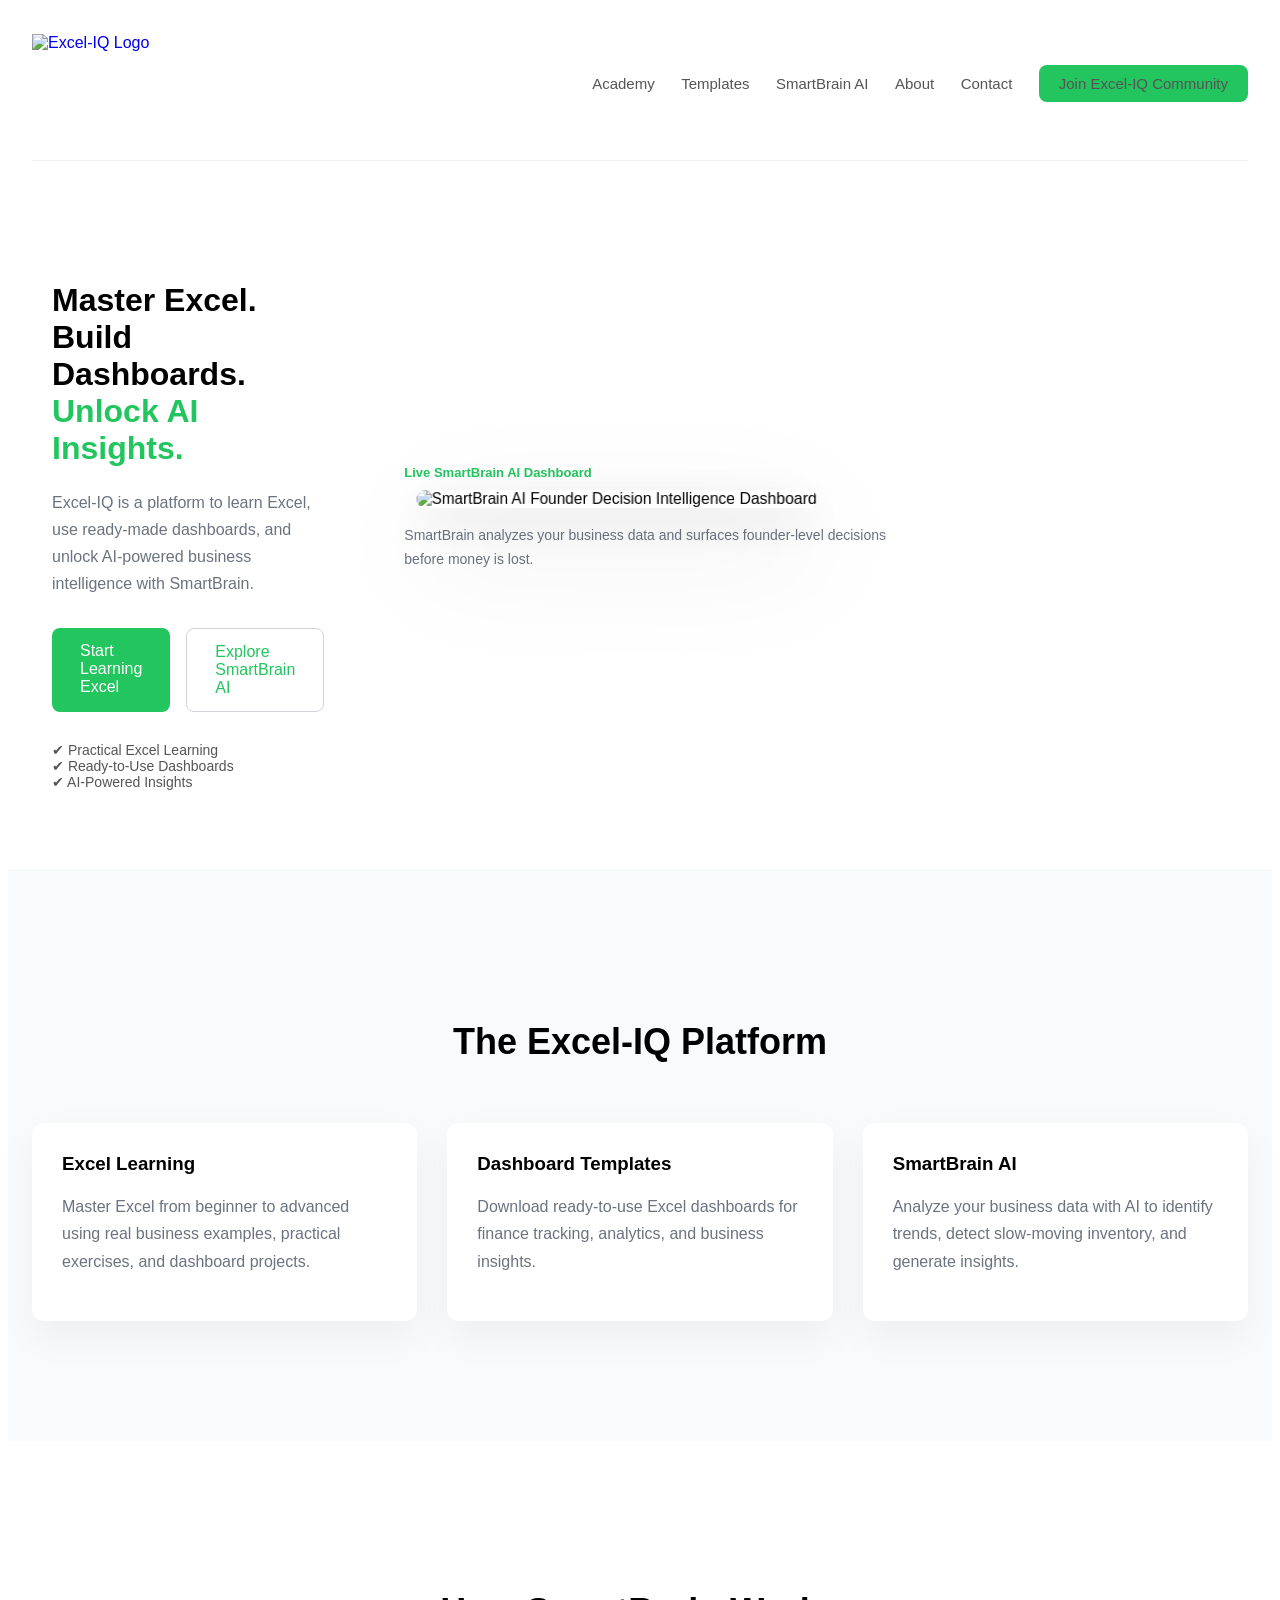
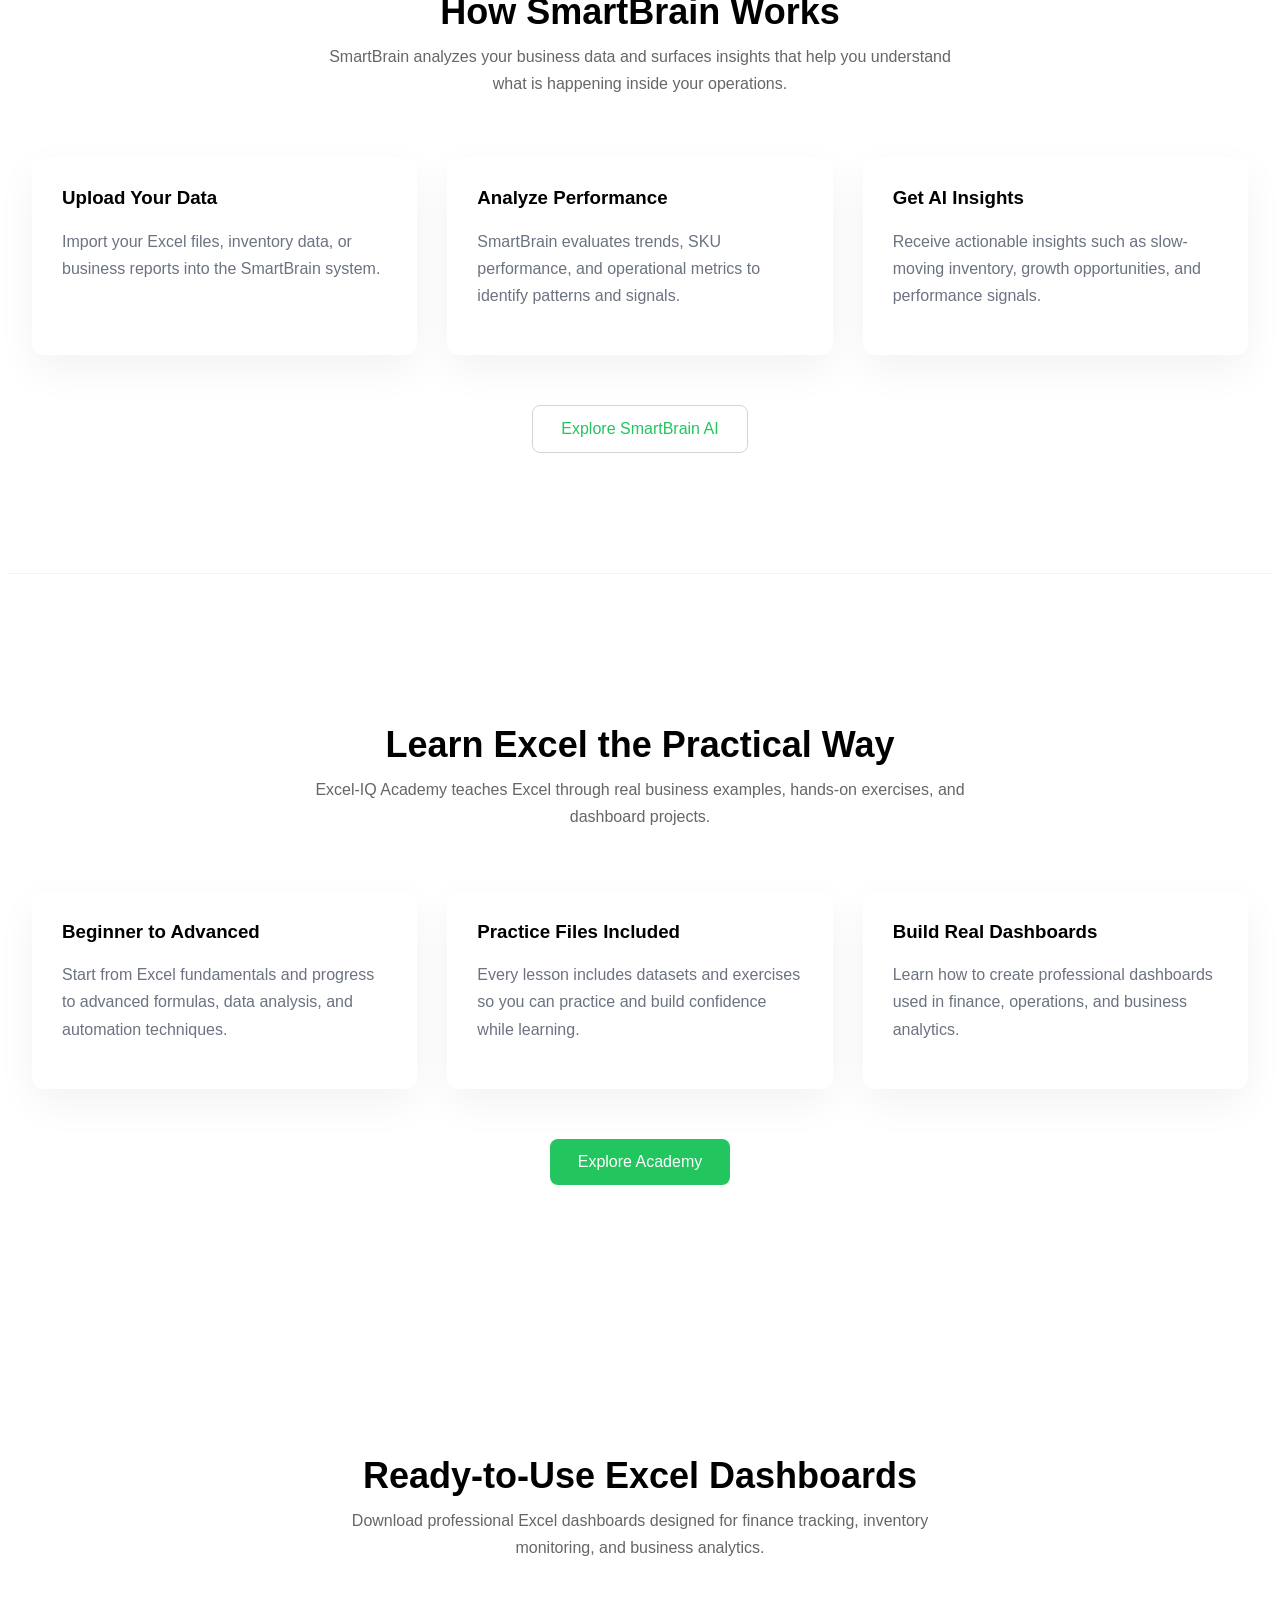
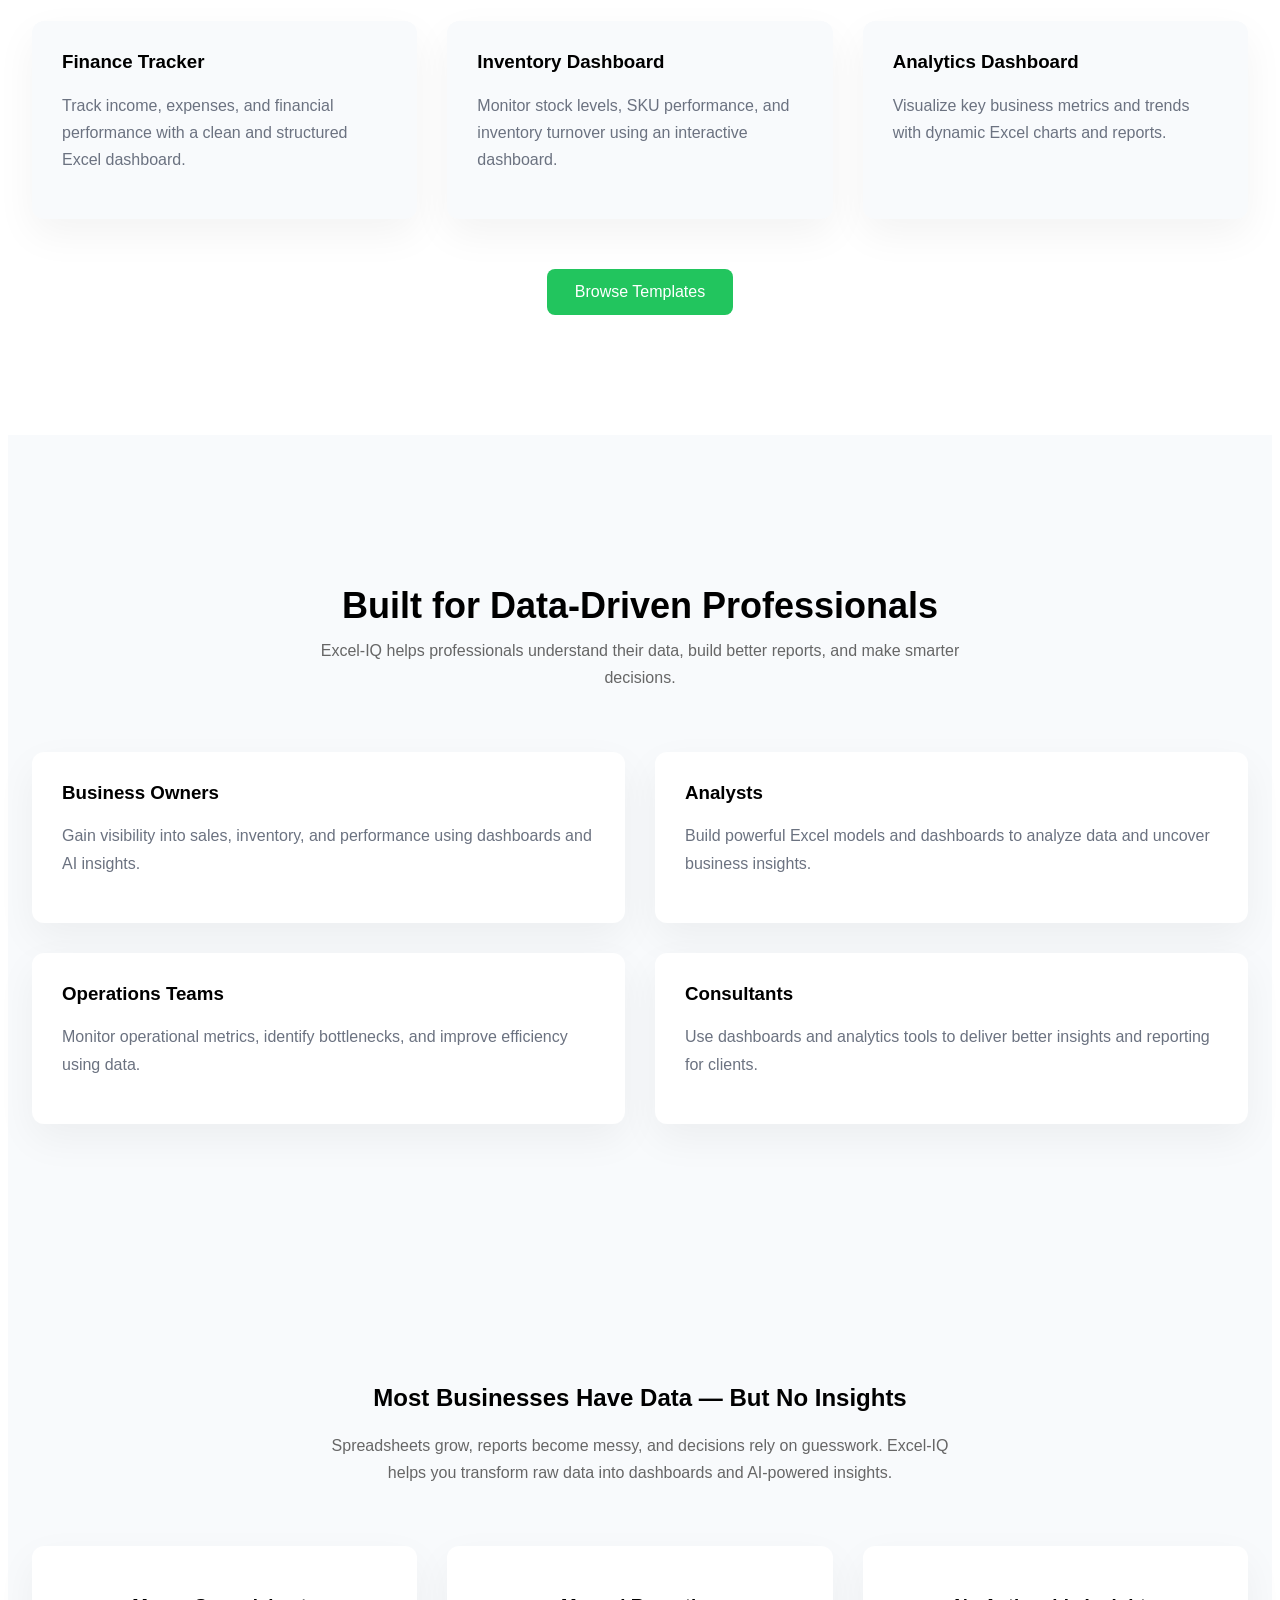
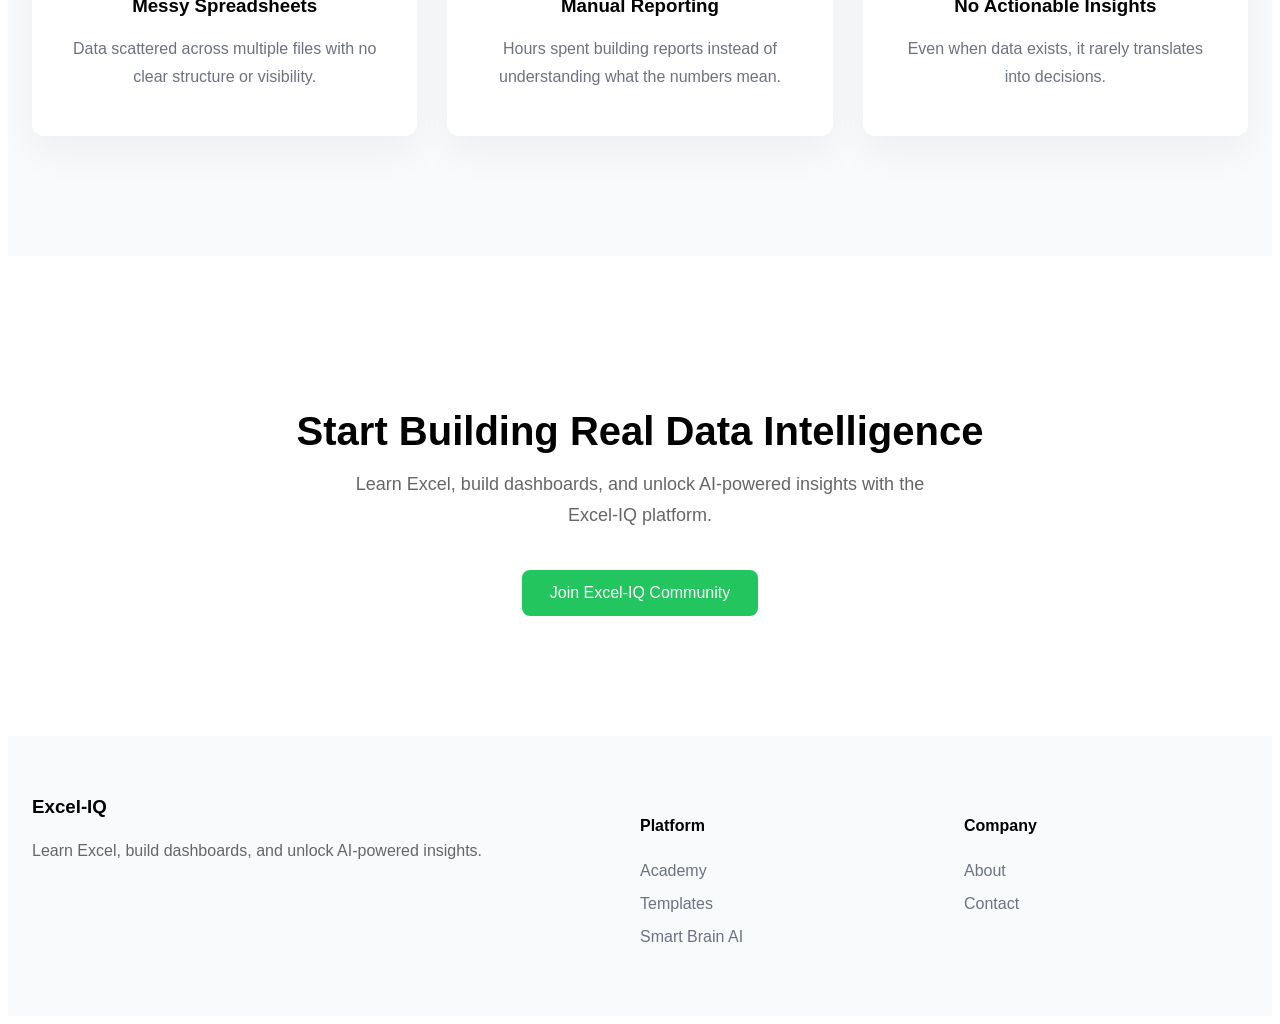
==== index.html @ e550d4b1 "Add files via upload" ====
<!DOCTYPE html>
<html lang="en">
<head>
<link rel="icon" type="image/png" href="images/logo.png">
<meta charset="UTF-8">
<title>Excel-IQ | Learn Excel, Build Dashboards, Unlock AI Insights</title>
<meta name="viewport" content="width=device-width, initial-scale=1">

<link rel="stylesheet" href="styles.css">
</head>


<body>


<div class="container">


<div class="nav">

<a href="/" class="logo">
<img src="images/logo.png" alt="Excel-IQ Logo">
</a>

<div class="menu">
<a href="academy.html">Academy</a>
<a href="templates.html">Templates</a>
<a href="smartbrain.html">SmartBrain AI</a>
<a href="about.html">About</a>
<a href="contact.html">Contact</a>
<a class="cta" href="get-started.html">Join Excel-IQ Community</a>
</div>

</div>


<div class="hero">


<div class="hero-content">

<h1>
Master Excel.<br>
Build Dashboards.<br>
<span class="highlight">Unlock AI Insights.</span>
</h1>

<p>
Excel-IQ is a platform to learn Excel, use ready-made dashboards,
and unlock AI-powered business intelligence with SmartBrain.
</p>

<div class="buttons">

<a class="primary" href="academy.html">Start Learning Excel</a>

<a class="secondary" href="smartbrain.html">Explore SmartBrain AI</a>

</div>
<div class="badges">

✔ Practical Excel Learning  
<br>
✔ Ready-to-Use Dashboards  
<br>
✔ AI-Powered Insights

</div>

</div>


<div class="hero-visual">

<div class="product-label">
Live SmartBrain AI Dashboard
</div>

<div class="dashboard-wrapper">
<img src="images/smartbrain/smartbrain-landing.png"
class="dashboard-image"
alt="SmartBrain AI Founder Decision Intelligence Dashboard">

</div>
<p class="product-caption">
SmartBrain analyzes your business data and surfaces founder-level decisions before money is lost.
</p>

</div>


</div>

</div>


</div>

</div>


<div class="platform">

<div class="container">

<h2>The Excel-IQ Platform</h2>

<div class="features">

<div class="feature">

<h3>Excel Learning</h3>

<p>
Master Excel from beginner to advanced using real business examples,
practical exercises, and dashboard projects.
</p>

</div>

<div class="feature">

<h3>Dashboard Templates</h3>

<p>
Download ready-to-use Excel dashboards for finance tracking,
analytics, and business insights.
</p>

</div>

<div class="feature">

<h3>SmartBrain AI</h3>

<p>
Analyze your business data with AI to identify trends,
detect slow-moving inventory, and generate insights.
</p>

</div>

</div>

</div>

</div>

<section class="smartbrain">

<div class="container">

<h2>How SmartBrain Works</h2>

<p class="section-sub">
SmartBrain analyzes your business data and surfaces insights that help you
understand what is happening inside your operations.
</p>

<div class="workflow">

<div class="step">

<h3>Upload Your Data</h3>

<p>
Import your Excel files, inventory data, or business reports into the
SmartBrain system.
</p>

</div>

<div class="step">

<h3>Analyze Performance</h3>

<p>
SmartBrain evaluates trends, SKU performance, and operational metrics to
identify patterns and signals.
</p>

</div>

<div class="step">

<h3>Get AI Insights</h3>

<p>
Receive actionable insights such as slow-moving inventory, growth
opportunities, and performance signals.
</p>

</div>

</div>
<div class="workflow">

</div>

<div class="smartbrain-cta">
<a class="secondary" href="smartbrain.html">Explore SmartBrain AI</a>
</div>


</section>
<section class="academy">

<div class="container">

<h2>Learn Excel the Practical Way</h2>

<p class="section-sub">
Excel-IQ Academy teaches Excel through real business examples,
hands-on exercises, and dashboard projects.
</p>

<div class="academy-grid">

<div class="academy-card">

<h3>Beginner to Advanced</h3>

<p>
Start from Excel fundamentals and progress to advanced
formulas, data analysis, and automation techniques.
</p>

</div>

<div class="academy-card">

<h3>Practice Files Included</h3>

<p>
Every lesson includes datasets and exercises so you can
practice and build confidence while learning.
</p>

</div>

<div class="academy-card">

<h3>Build Real Dashboards</h3>

<p>
Learn how to create professional dashboards used in
finance, operations, and business analytics.
</p>

</div>

</div>

<div class="academy-cta">

<a class="primary" href="academy.html">Explore Academy</a>

</div>

</div>

</section>

<section class="templates">

<div class="container">

<h2>Ready-to-Use Excel Dashboards</h2>

<p class="section-sub">
Download professional Excel dashboards designed for finance tracking,
inventory monitoring, and business analytics.
</p>

<div class="templates-grid">

<div class="template-card">

<h3>Finance Tracker</h3>

<p>
Track income, expenses, and financial performance with a clean
and structured Excel dashboard.
</p>

</div>

<div class="template-card">

<h3>Inventory Dashboard</h3>

<p>
Monitor stock levels, SKU performance, and inventory turnover
using an interactive dashboard.
</p>

</div>

<div class="template-card">

<h3>Analytics Dashboard</h3>

<p>
Visualize key business metrics and trends with dynamic
Excel charts and reports.
</p>

</div>

</div>

<div class="templates-cta">

<a class="primary" href="templates.html">Browse Templates</a>

</div>

</div>

</section>
<section class="trust">

<div class="container">

<h2>Built for Data-Driven Professionals</h2>

<p class="section-sub">
Excel-IQ helps professionals understand their data,
build better reports, and make smarter decisions.
</p>

<div class="trust-grid">

<div class="trust-card">

<h3>Business Owners</h3>

<p>
Gain visibility into sales, inventory, and performance
using dashboards and AI insights.
</p>

</div>

<div class="trust-card">

<h3>Analysts</h3>

<p>
Build powerful Excel models and dashboards to analyze
data and uncover business insights.
</p>

</div>

<div class="trust-card">

<h3>Operations Teams</h3>

<p>
Monitor operational metrics, identify bottlenecks,
and improve efficiency using data.
</p>

</div>

<div class="trust-card">

<h3>Consultants</h3>

<p>
Use dashboards and analytics tools to deliver better
insights and reporting for clients.
</p>

</div>

</div>

</div>

</section>
<section class="why-exceliq">

<div class="container">

<h2>Most Businesses Have Data — But No Insights</h2>

<p class="section-sub">
Spreadsheets grow, reports become messy, and decisions rely on guesswork.
Excel-IQ helps you transform raw data into dashboards and AI-powered insights.
</p>

<div class="problem-grid">

<div class="problem-card">

<h3>Messy Spreadsheets</h3>

<p>
Data scattered across multiple files with no clear structure or visibility.
</p>

</div>

<div class="problem-card">

<h3>Manual Reporting</h3>

<p>
Hours spent building reports instead of understanding what the numbers mean.
</p>

</div>

<div class="problem-card">

<h3>No Actionable Insights</h3>

<p>
Even when data exists, it rarely translates into decisions.
</p>

</div>

</div>

</div>

</section>
<section class="final-cta">

<div class="container">

<h2>Start Building Real Data Intelligence</h2>

<p>
Learn Excel, build dashboards, and unlock AI-powered insights
with the Excel-IQ platform.
</p>

<div class="cta-buttons">

<a class="primary" href="get-started.html">Join Excel-IQ Community</a>

</div>

</div>

</section>
<footer class="footer">

<div class="container footer-grid">

<div>

<h3>Excel-IQ</h3>

<p>
Learn Excel, build dashboards, and unlock AI-powered insights.
</p>

</div>

<div>

<h4>Platform</h4>

<p><a href="academy.html">Academy</a></p>
<p><a href="templates.html">Templates</a></p>
<p><a href="smartbrain.html">Smart Brain AI</a></p>

</div>

<div>

<h4>Company</h4>

<p><a href="about.html">About</a></p>
<p><a href="contact.html">Contact</a></p>

</div>

</div>

</footer>
</body>
</html>
---- styles.css ----
@font-face {
font-family: 'Inter';
src: url('fonts/Inter.ttf') format('truetype');
font-weight: 100 900;
font-style: normal;
}
/* GENERAL */

body{
font-family:'Inter',sans-serif;
-webkit-font-smoothing:antialiased;
-moz-osx-font-smoothing:grayscale;
}

.container{
max-width:1320px;
margin:auto;
padding:0 24px;
}

section{
padding:120px 0;
}

p{
line-height:1.7;
color:#6b7280;
}


/* NAVBAR */

.nav{
display:flex;
justify-content:space-between;
align-items:center;
padding:26px 0;
border-bottom:1px solid #eee;
background:rgba(255,255,255,0.8);
backdrop-filter:blur(8px);
position:sticky;
top:0;
z-index:100;
}

.logo{
display:flex;
align-items:center;
text-decoration:none;
}

.logo img{
height:100px;
}

.menu a{
margin-left:22px;
text-decoration:none;
color:#555;
font-size:15px;
}

.cta{
background:#22C55E;
color:white;
padding:10px 20px;
border-radius:8px;
margin-left:28px;
text-decoration:none;
}

.cta:hover{
background:#16a34a;
}

/* HERO */

.hero{
display:grid;
grid-template-columns: 1fr 1fr;
align-items:center;
gap:80px;
background:#ffffff;

max-width:1200px;
margin:0 auto;
padding:100px 20px 80px;
}

.hero-text{
flex:1;
}

.hero-text h1{
font-size:64px;
line-height:1.05;
letter-spacing:-1px;
font-weight:600;
margin-bottom:24px;
}

.hero-text p{
font-size:20px;
color:#6b7280;
max-width:520px;
margin-bottom:32px;
}

.buttons{
display:flex;
gap:16px;
margin-top:30px;
}

.primary{
background:#22C55E;
color:white;
padding:14px 28px;
border-radius:8px;
text-decoration:none;
font-weight:500;
transition:all 0.25s ease;
display:inline-block;
}

.primary:hover{
transform:translateY(-2px);
box-shadow:0 10px 25px rgba(34,197,94,0.25);
}

.secondary{
background:white;
color:#22C55E;
border:1px solid #d1d5db;
padding:14px 28px;
border-radius:8px;
text-decoration:none;
font-weight:500;
transition:all 0.25s ease;
display:inline-block;
}

.secondary:hover{
background:#f9fafb;
transform:translateY(-2px);
box-shadow:0 10px 25px rgba(0,0,0,0.05);
}

.badges{
margin-top:30px;
font-size:14px;
color:#555;
}

/* HERO VISUAL */

.hero-visual{
display:flex;
flex-direction:column;
align-items:flex-start;
justify-content:center;
width:100%;
}

.gradient{
position:absolute;
width:400px;
height:400px;
background:linear-gradient(135deg,#22C55E,#2563EB);
filter:blur(120px);
opacity:0.25;
top:-60px;
right:-60px;
z-index:-1;
}

.dashboard{
background:#fff;
border-radius:14px;
box-shadow:0 30px 80px rgba(0,0,0,0.1);
padding:28px;
}

/* KPI CARDS */

.kpis{
display:flex;
gap:15px;
margin-bottom:20px;
}

.card{
flex:1;
background:#f8fafc;
padding:15px;
border-radius:10px;
}

.card h4{
margin:0;
font-size:14px;
color:#666;
}

.card p{
font-size:20px;
margin:6px 0 0 0;
}

/* AI PANEL */

.ai{
margin-top:20px;
background:#ecfdf5;
padding:16px;
border-radius:10px;
font-size:14px;
}

/* PLATFORM SECTION */

.platform{
padding:120px 0;
background:#f8fafc;
border-top:1px solid #f1f5f9;
}

.platform h2{
text-align:center;
font-size:36px;
margin-bottom:60px;
}

.features{
display:flex;
gap:30px;
}

.feature{
background:#fff;
padding:30px;
border-radius:12px;
box-shadow:0 15px 40px rgba(0,0,0,0.05);
flex:1;
transition:all 0.25s ease;
}

.feature:hover{
transform:translateY(-6px);
box-shadow:0 25px 60px rgba(0,0,0,0.08);
}

.feature h3{
margin-top:0;
}

.smartbrain-cta{
text-align:center;
margin-top:50px;
}

.smartbrain{
padding:120px 0;
}

.smartbrain h2{
text-align:center;
font-size:36px;
margin-bottom:10px;
}

.section-sub{
text-align:center;
color:#666;
max-width:650px;
margin:auto;
margin-bottom:60px;
}

.workflow{
display:flex;
gap:30px;
}

.step{
flex:1;
background:#fff;
padding:30px;
border-radius:12px;
box-shadow:0 15px 40px rgba(0,0,0,0.05);
transition:all 0.25s ease;
}

.step:hover{
transform:translateY(-6px);
box-shadow:0 25px 60px rgba(0,0,0,0.08);
}

.step h3{
margin-top:0;
}

.academy{
padding:120px 0;
background:#ffffff;
border-top:1px solid #f1f5f9;
}

.academy h2{
text-align:center;
font-size:36px;
margin-bottom:10px;
}

.academy-grid{
display:flex;
gap:30px;
margin-top:50px;
}

.academy-card{
flex:1;
background:white;
padding:30px;
border-radius:12px;
box-shadow:0 15px 40px rgba(0,0,0,0.05);
transition:all 0.25s ease;
}

.academy-card:hover{
transform:translateY(-6px);
box-shadow:0 25px 60px rgba(0,0,0,0.08);
}

.academy-card h3{
margin-top:0;
}

.academy-cta{
text-align:center;
margin-top:50px;
}

.templates{
padding:120px 0;
background:#ffffff;
}

.templates h2{
text-align:center;
font-size:36px;
margin-bottom:10px;
}

.templates-grid{
display:flex;
gap:30px;
margin-top:50px;
}

.template-card{
flex:1;
background:#f8fafc;
padding:30px;
border-radius:12px;
box-shadow:0 15px 40px rgba(0,0,0,0.05);
transition:all 0.25s ease;
}

.template-card:hover{
transform:translateY(-6px);
box-shadow:0 25px 60px rgba(0,0,0,0.08);
}

.template-card h3{
margin-top:0;
}

.templates-cta{
text-align:center;
margin-top:50px;
}


.trust{
padding:120px 0;
background:#f8fafc;
}

.trust h2{
text-align:center;
font-size:36px;
margin-bottom:10px;
}

.trust-grid{
display:grid;
grid-template-columns:repeat(2,1fr);
gap:30px;
margin-top:50px;
}

.trust-card{
background:white;
padding:30px;
border-radius:12px;
box-shadow:0 15px 40px rgba(0,0,0,0.05);
transition:all 0.25s ease;
}

.trust-card:hover{
transform:translateY(-6px);
box-shadow:0 25px 60px rgba(0,0,0,0.08);
}

.trust-card h3{
margin-top:0;
}

.final-cta{
padding:120px 0;
text-align:center;
background:#ffffff;
}

.final-cta h2{
font-size:40px;
margin-bottom:15px;
}

.final-cta p{
color:#666;
max-width:600px;
margin:auto;
margin-bottom:40px;
font-size:18px;
}

.cta-buttons{
display:flex;
justify-content:center;
gap:20px;
}

.footer{
padding:60px 0;
background:#f8fafc;
}

.footer-grid{
display:grid;
grid-template-columns:2fr 1fr 1fr;
gap:40px;
}

.footer h3{
margin-top:0;
}

.footer p{
color:#666;
margin:6px 0;
}

.why-exceliq{
padding:120px 0;
background:#f8fafc;
text-align:center;
}

.problem-grid{
display:flex;
gap:30px;
margin-top:50px;
}

.problem-card{
flex:1;
background:white;
padding:30px;
border-radius:12px;
box-shadow:0 15px 40px rgba(0,0,0,0.05);
transition:all 0.25s ease;
}

.problem-card:hover{
transform:translateY(-6px);
box-shadow:0 25px 60px rgba(0,0,0,0.08);
}

.product-preview{
padding:120px 0;
text-align:center;
background:#ffffff;
}

.preview-image{
margin-top:50px;
}

.preview-image img{
width:100%;
max-width:950px;
border-radius:14px;
box-shadow:0 30px 80px rgba(0,0,0,0.12);
transition:transform 0.3s ease;
}

.preview-image img:hover{
transform:scale(1.02);
}

.page-hero{
padding:120px 0 60px 0;
text-align:center;
background:linear-gradient(180deg,#ffffff,#f8fafc);
}

.about-content,
.contact-content{
padding:80px 0;
max-width:800px;
margin:auto;
}

.highlight{
color:#22C55E;
}

.scroll-indicator{
margin-top:50px;
display:flex;
justify-content:center;
}

.scroll-indicator span{
width:24px;
height:40px;
border:2px solid #d1d5db;
border-radius:20px;
position:relative;
}

.scroll-indicator span::after{
content:"";
width:6px;
height:6px;
background:#9ca3af;
border-radius:50%;
position:absolute;
left:50%;
top:8px;
transform:translateX(-50%);
animation:scroll 1.5s infinite;
}

@keyframes scroll{
0%{opacity:0; transform:translate(-50%,0);}
50%{opacity:1;}
100%{opacity:0; transform:translate(-50%,12px);}
}

.final-cta ul{
list-style: none;
padding: 0;
margin: 25px auto;
max-width: 400px;
}

.final-cta li{
margin: 10px 0;
font-size: 17px;
text-align: left;
}

.download-page{
padding:100px 20px;
text-align:center;
}

.download-page form{
margin-top:30px;
}

.download-page input{
padding:12px;
margin:10px;
width:240px;
border-radius:6px;
border:1px solid #ccc;
font-family:inherit;
}

.download-page button{
margin-top:10px;
}

.success-page{
padding:120px 20px;
text-align:center;
}

.success-page h1{
font-size:40px;
margin-bottom:20px;
}

.success-page p{
color:#666;
max-width:600px;
margin:10px auto 30px auto;
}

.next-steps{
margin-top:50px;
}

.next-steps ul{
list-style:none;
padding:0;
margin:20px 0;
}

.next-steps li{
margin:10px 0;
font-size:16px;
}
.dashboard-image{
width:100%;
border-radius:16px;
box-shadow:0 40px 100px rgba(0,0,0,0.15);
}

.dashboard-wrapper{
transform:perspective(1200px) rotateY(-4deg);
transition:all 0.4s ease;
width:900px
}

.dashboard-wrapper:hover{
transform:perspective(1200px) rotateY(-2deg) translateY(-6px) scale(1.03);
}


.dashboard-image{
width:750px;
max-width:none;
border-radius:18px;
box-shadow:
0 40px 120px rgba(0,0,0,0.18),
0 15px 50px rgba(0,0,0,0.12);
}

.product-label{
font-size:13px;
font-weight:600;
color:#22c55e;
margin-bottom:10px;
}

.product-caption{
margin-top:16px;
font-size:14px;
color:#6b7280;
max-width:520px;
}

.sb-feature{
padding:120px 0;
background:#ffffff;
}

.sb-layout{
display:grid;
grid-template-columns:0.9fr 1.4fr;
gap:80px;
align-items:center;
}

.sb-text h2{
font-size:36px;
margin-bottom:20px;
}

.sb-text p{
font-size:18px;
color:#6b7280;
}

.sb-image img{
width:100%;
max-width:950px;
border-radius:16px;
box-shadow:
0 50px 120px rgba(0,0,0,0.18);
0 20px 60px rgba(0,0,0,0.12);

transition:transform 0.35s ease;
}

.sb-image img:hover{
transform:scale(1.02);
transition:all 0.3s ease;
}

.sb-layout.reverse{
grid-template-columns:1.4fr 0.9fr;
}

.sb-layout.reverse .sb-text{
order:2;
}

.sb-layout.reverse .sb-image{
order:1;
}

.notice{
padding:40px 0;
}

.notice-box{
background:#f8fafc;
border:1px solid #e5e7eb;
border-left:4px solid #22c55e;
padding:20px 24px;
border-radius:8px;
max-width:900px;
margin:auto;
}

.notice-box p{
margin-top:8px;
font-size:15px;
}

.coming-soon{
margin-top:20px;
background:#f8fafc;
border:1px dashed #d1d5db;
padding:14px 20px;
border-radius:8px;
display:inline-block;
font-size:14px;
}

.community-hero{
padding:120px 0 60px 0;
text-align:center;
background:#ffffff;
}

.community-hero h1{
font-size:48px;
margin-bottom:20px;
}

.community-benefits{
padding:80px 0;
background:#f8fafc;
}

.benefit-grid{
display:flex;
gap:30px;
}

.benefit{
background:white;
padding:30px;
border-radius:12px;
box-shadow:0 15px 40px rgba(0,0,0,0.05);
flex:1;
}

.community-join{
padding:100px 0;
text-align:center;
background:#ffffff;
}

.community-join input{
padding:12px;
width:260px;
border-radius:6px;
border:1px solid #d1d5db;
margin-right:10px;
}

.footer a{
text-decoration:none;
color:#6b7280;
}

.footer a:hover{
color:#22C55E;
}

@media (max-width:900px){

.hero{
flex-direction:column;
text-align:center;
}

.workflow{
flex-direction:column;
}

.academy-grid{
flex-direction:column;
}

.templates-grid{
flex-direction:column;
}

.features{
flex-direction:column;
}

}
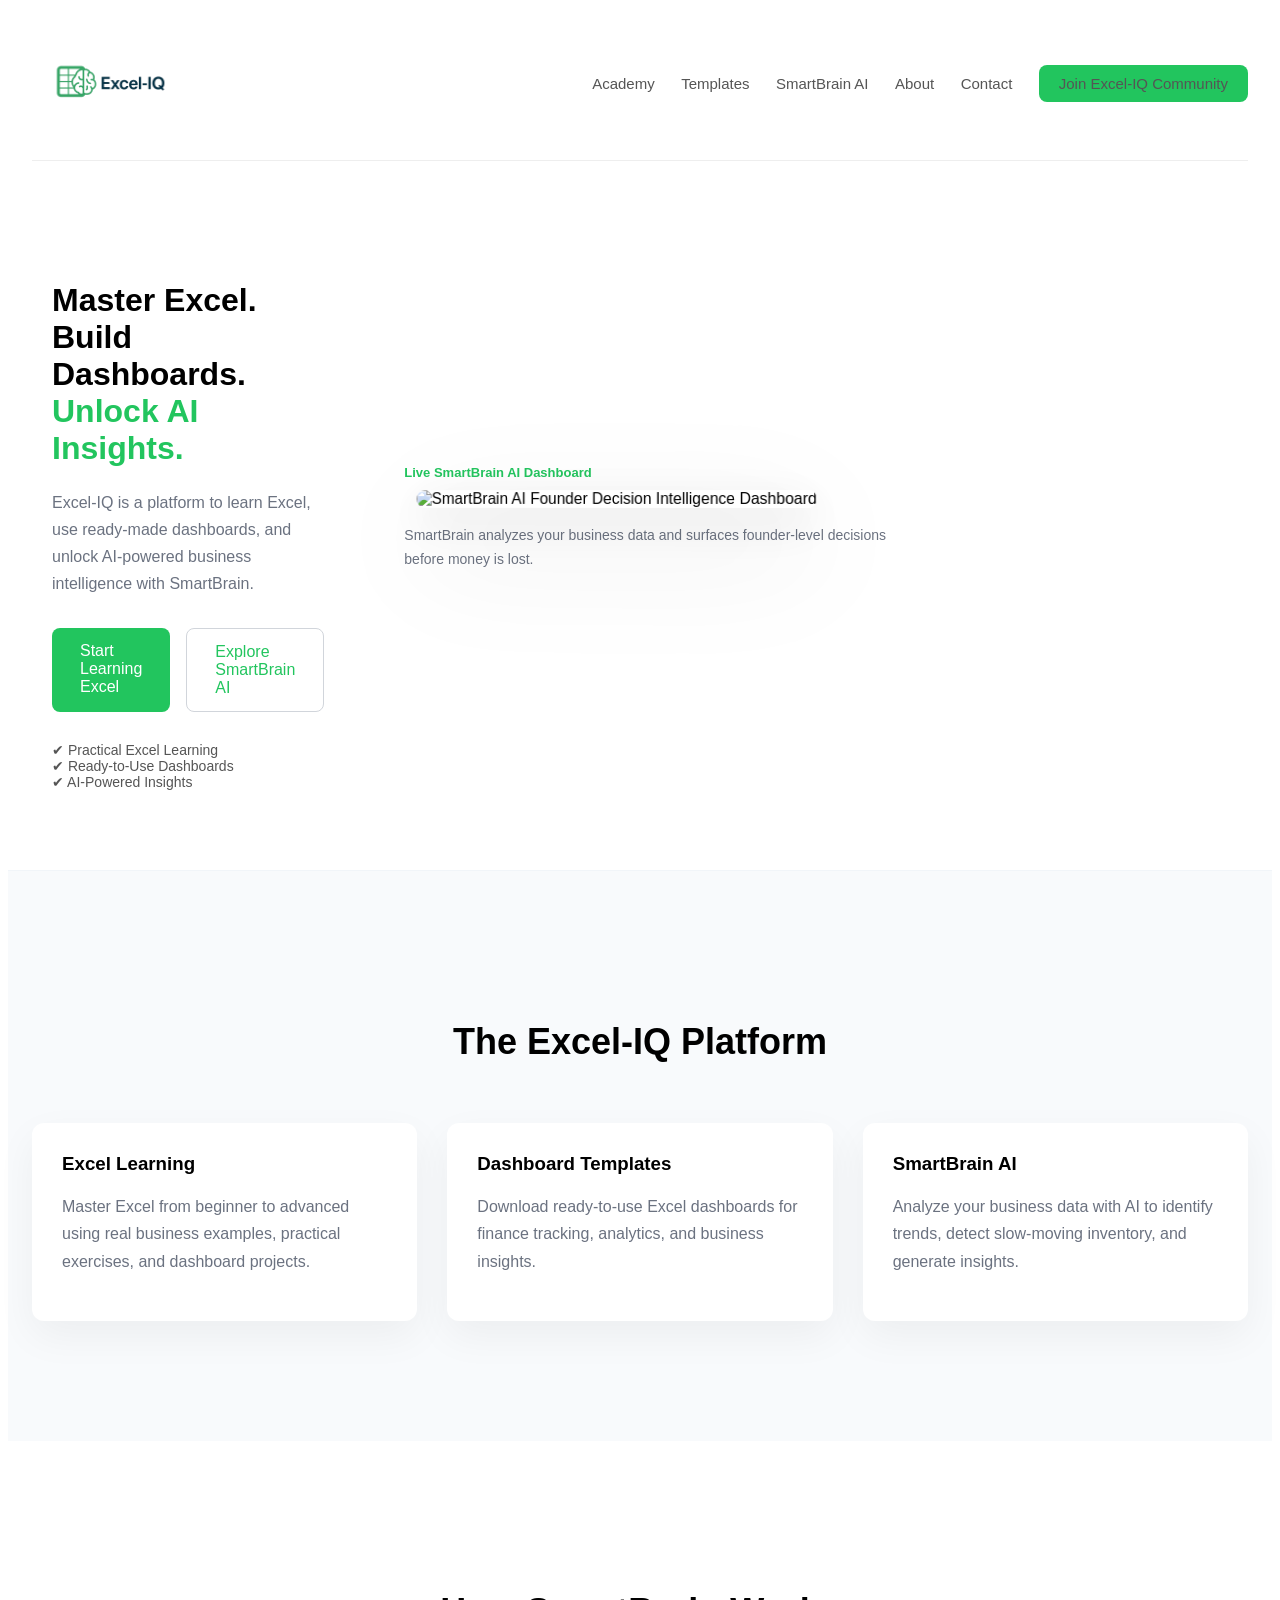
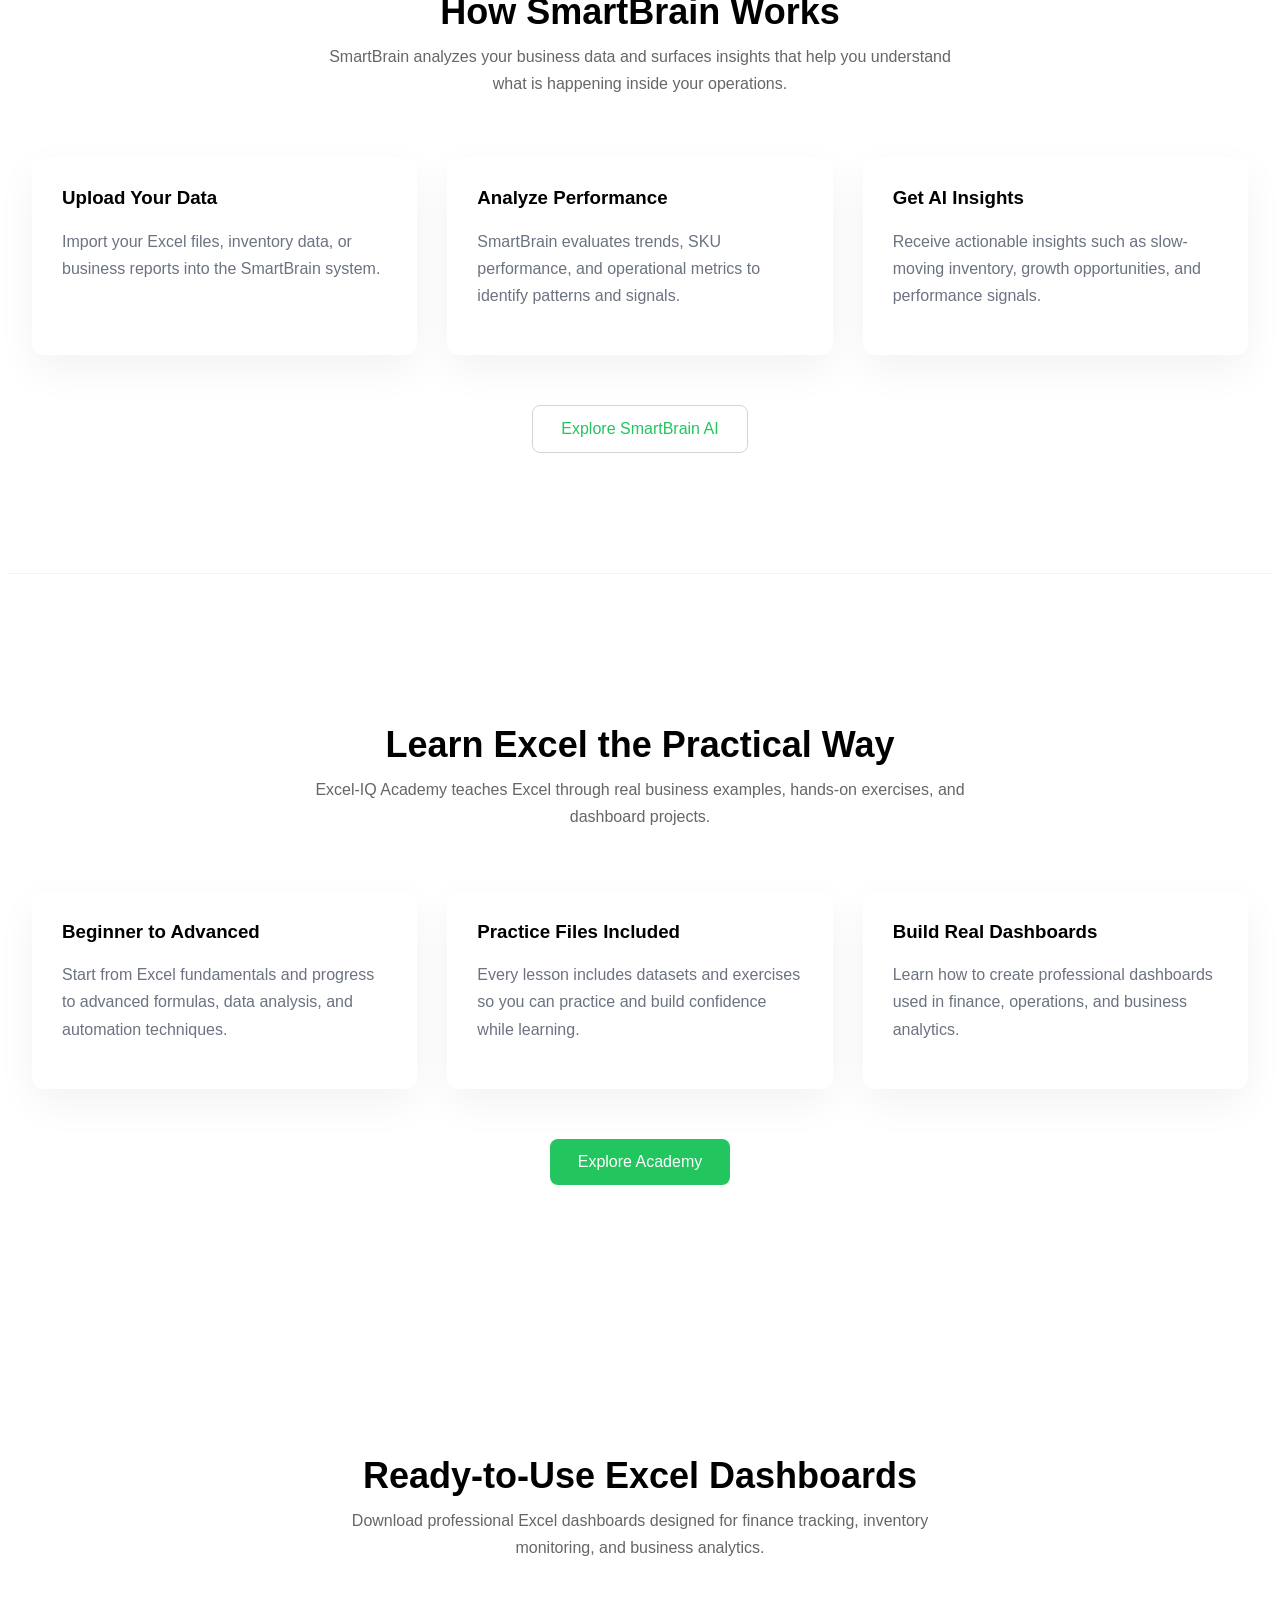
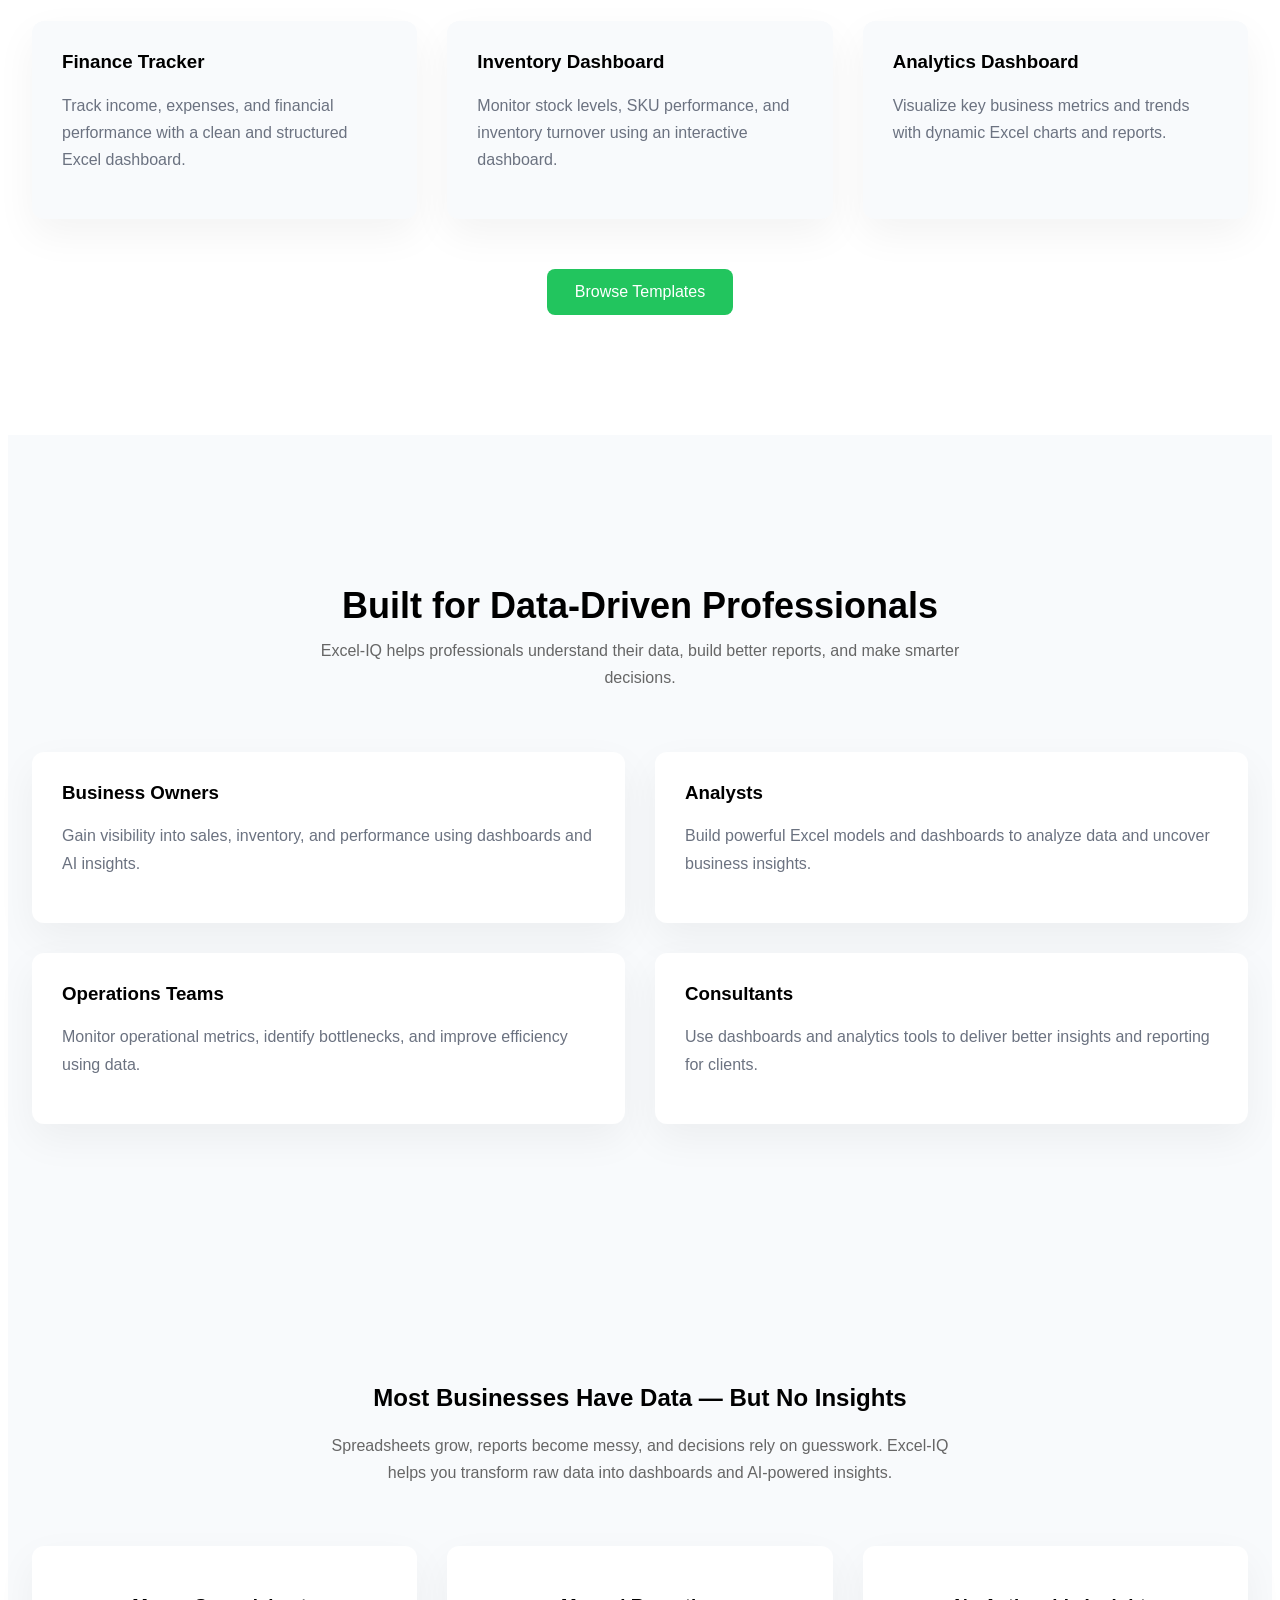
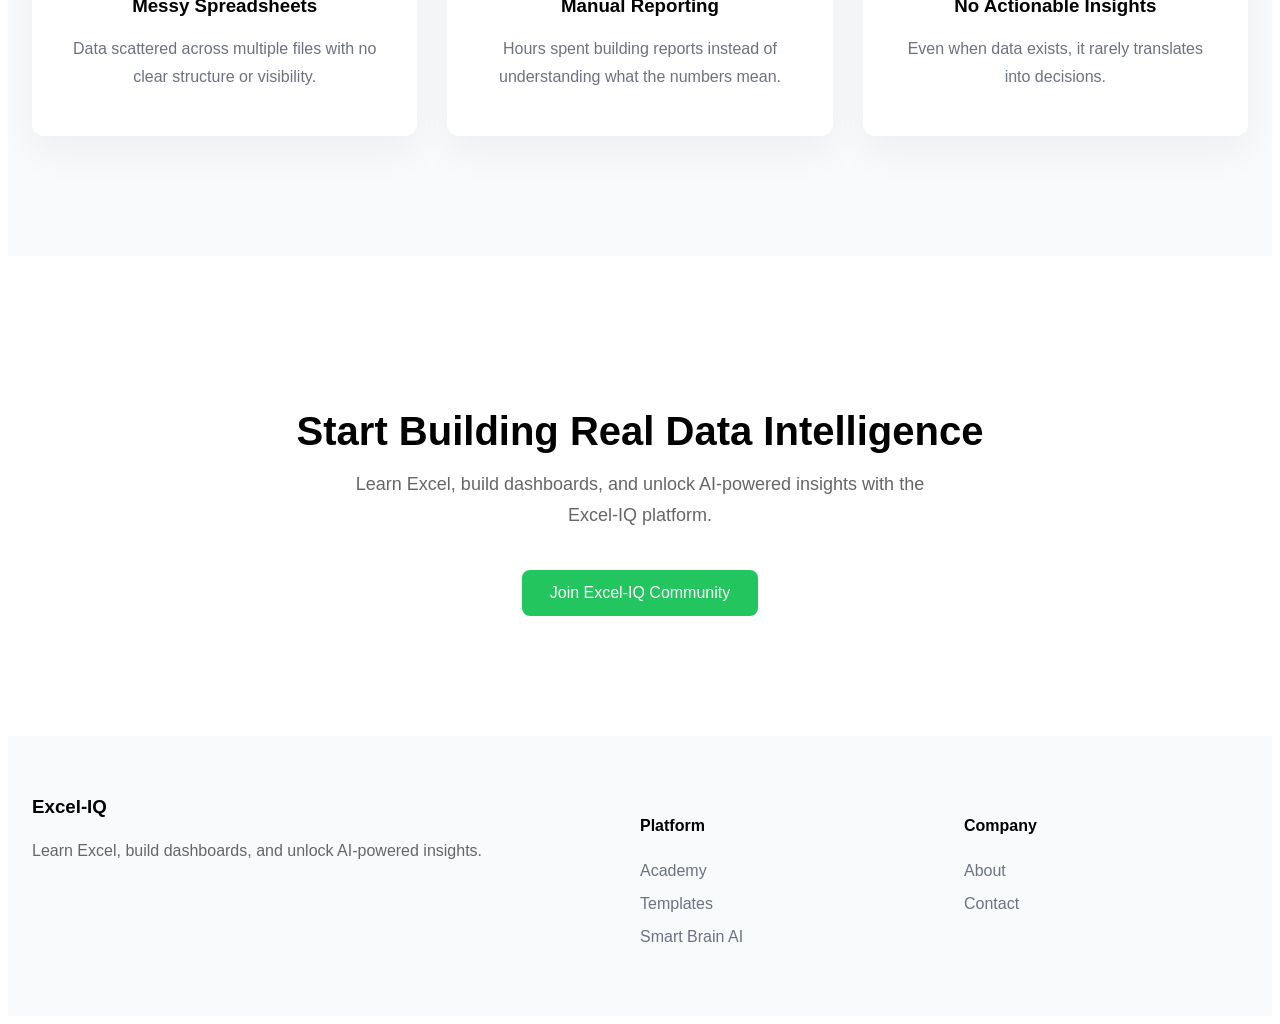
==== commit 3c944b81: "Update index.html" ====
--- a/index.html
+++ b/index.html
@@ -77,7 +77,7 @@
 </div>
 
 <div class="dashboard-wrapper">
-<img src="images/smartbrain/smartbrain-landing.png"
+<img src="/images/smartbrain/smartbrain-landing.png"
 class="dashboard-image"
 alt="SmartBrain AI Founder Decision Intelligence Dashboard">
 
@@ -485,4 +485,4 @@
 
 </footer>
 </body>
-</html>+</html>
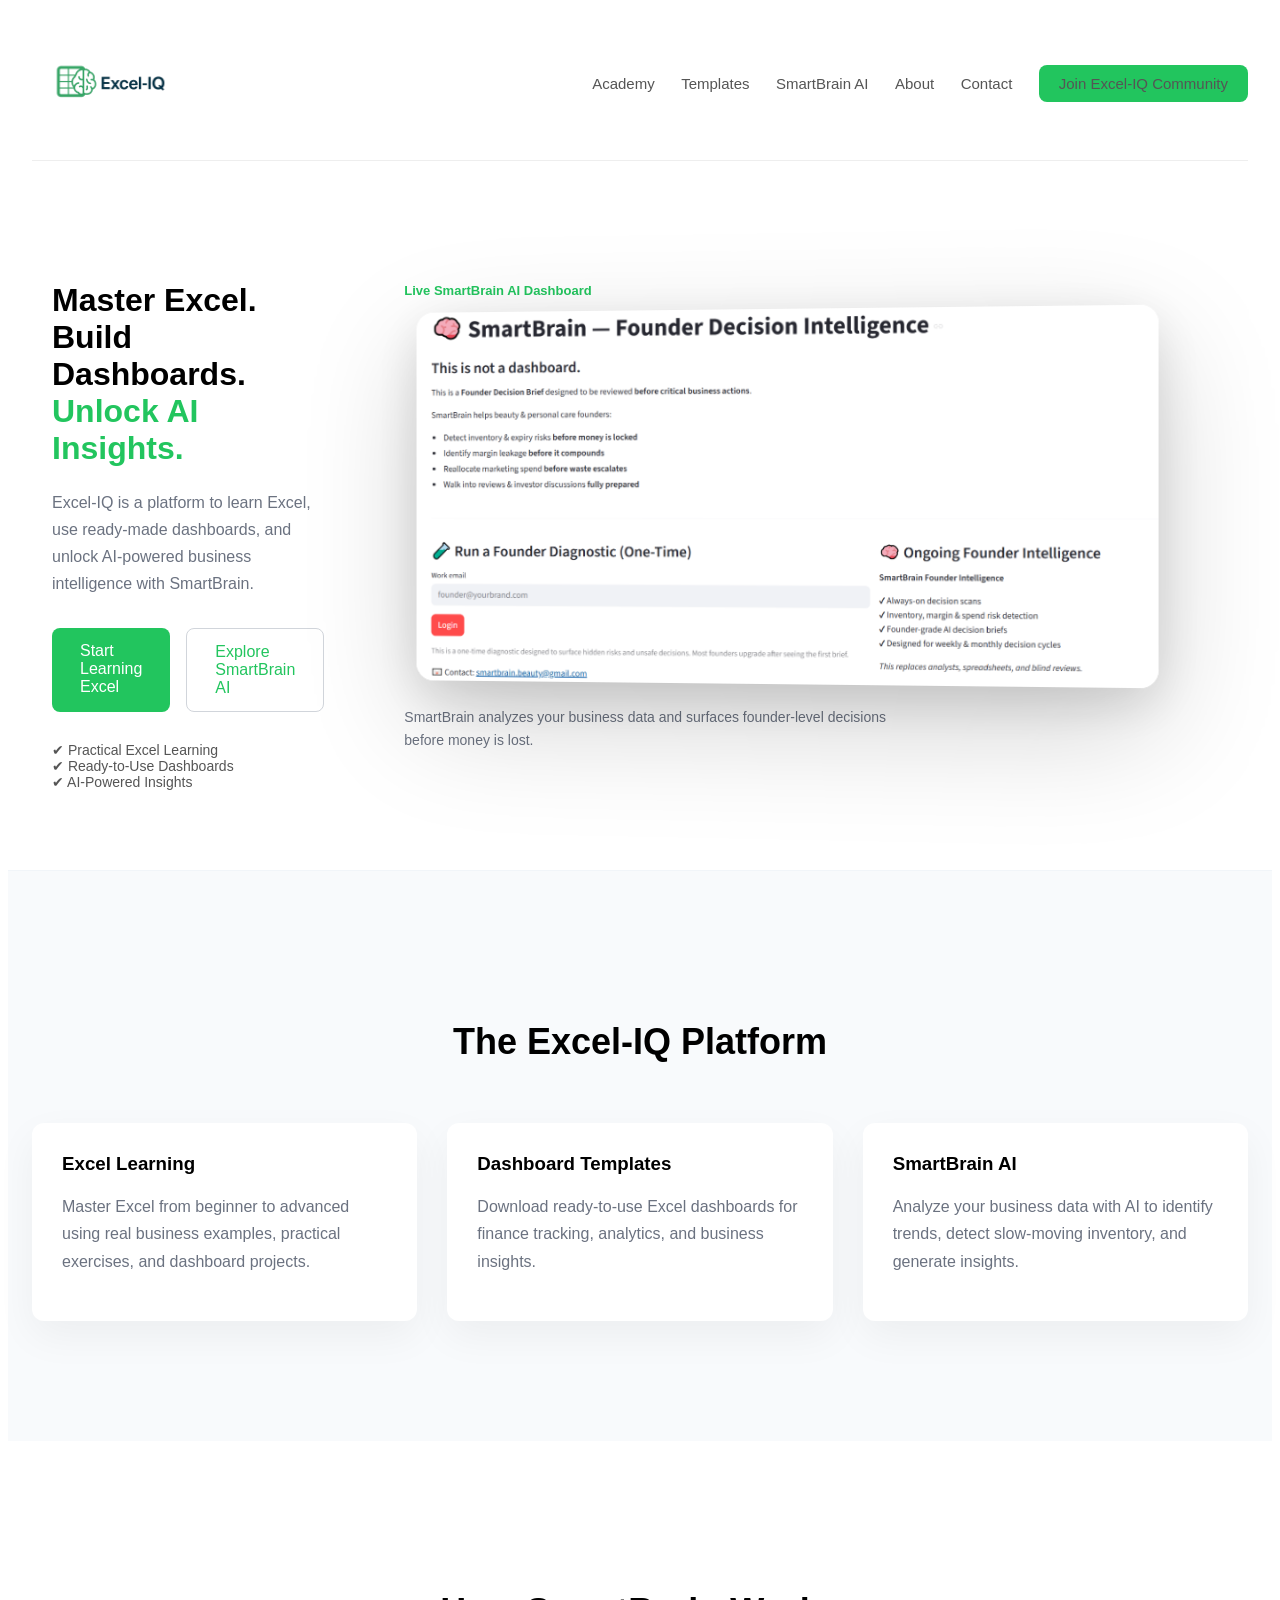
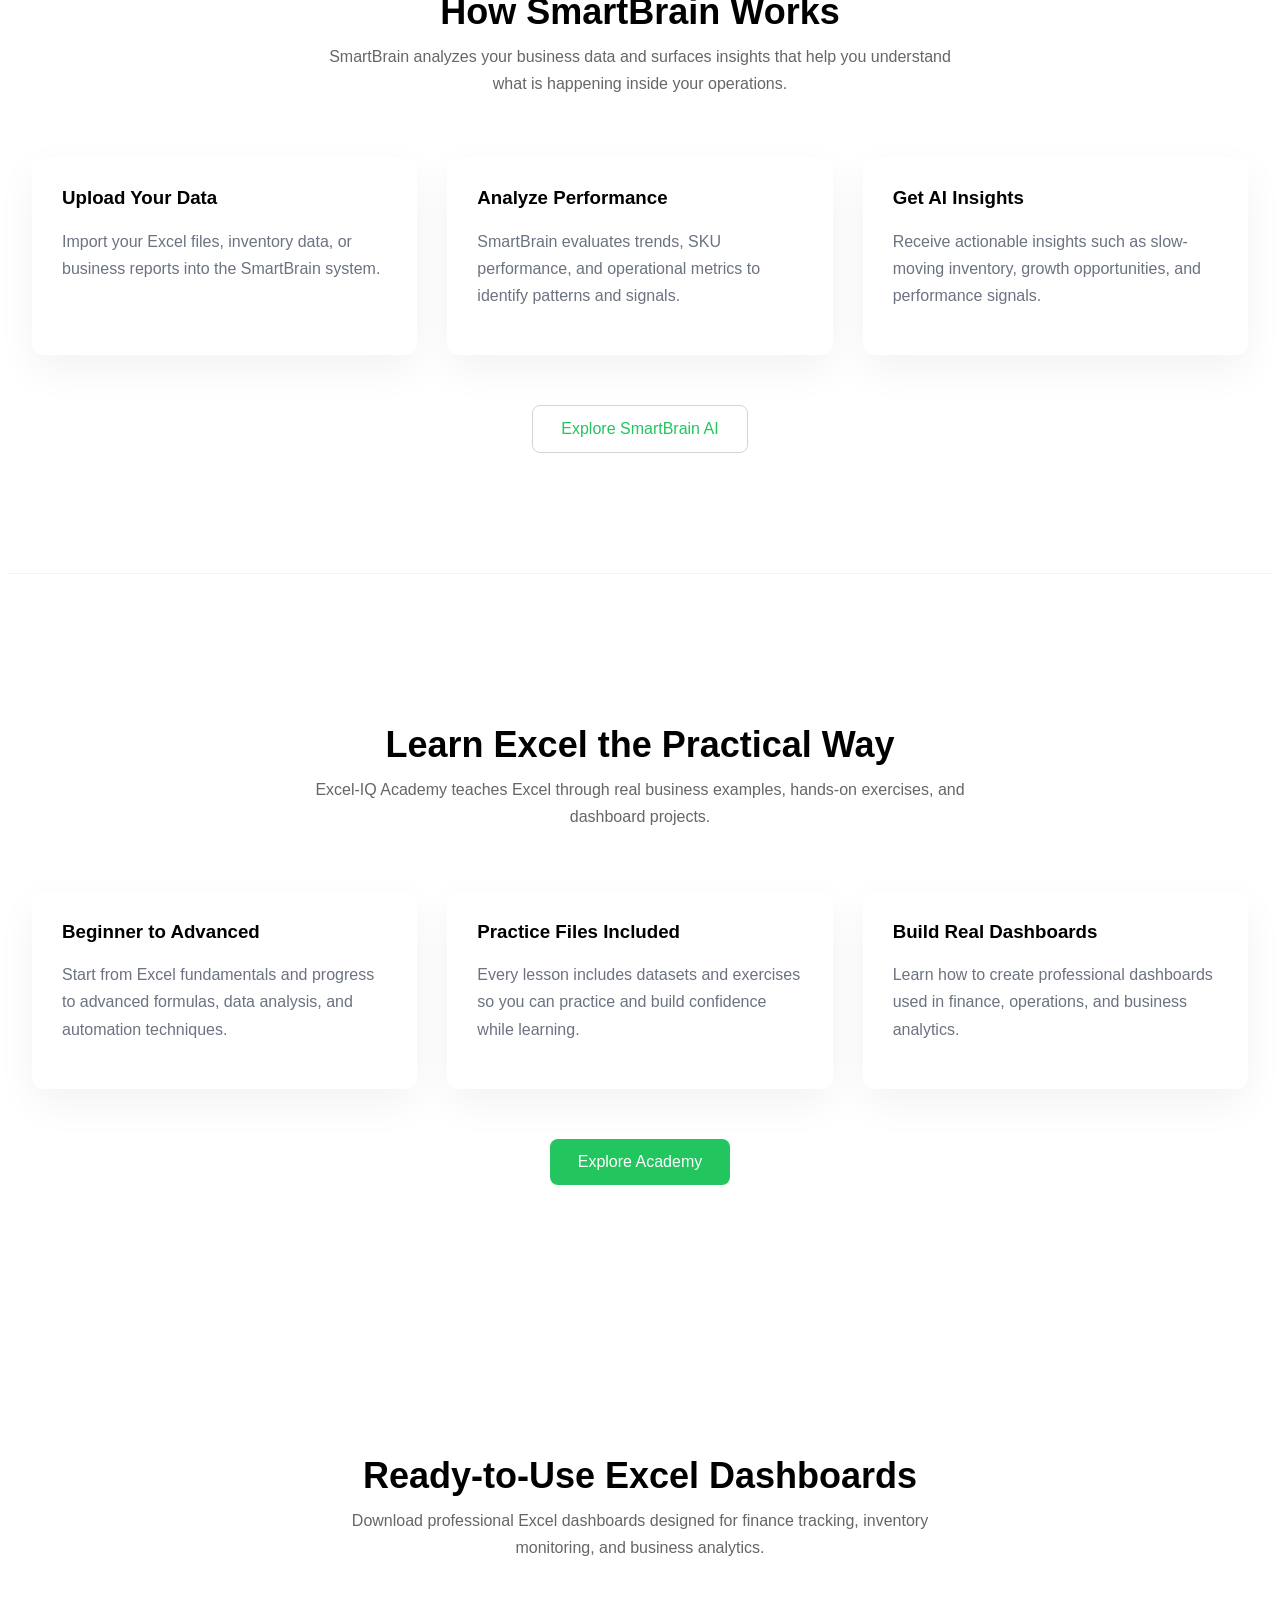
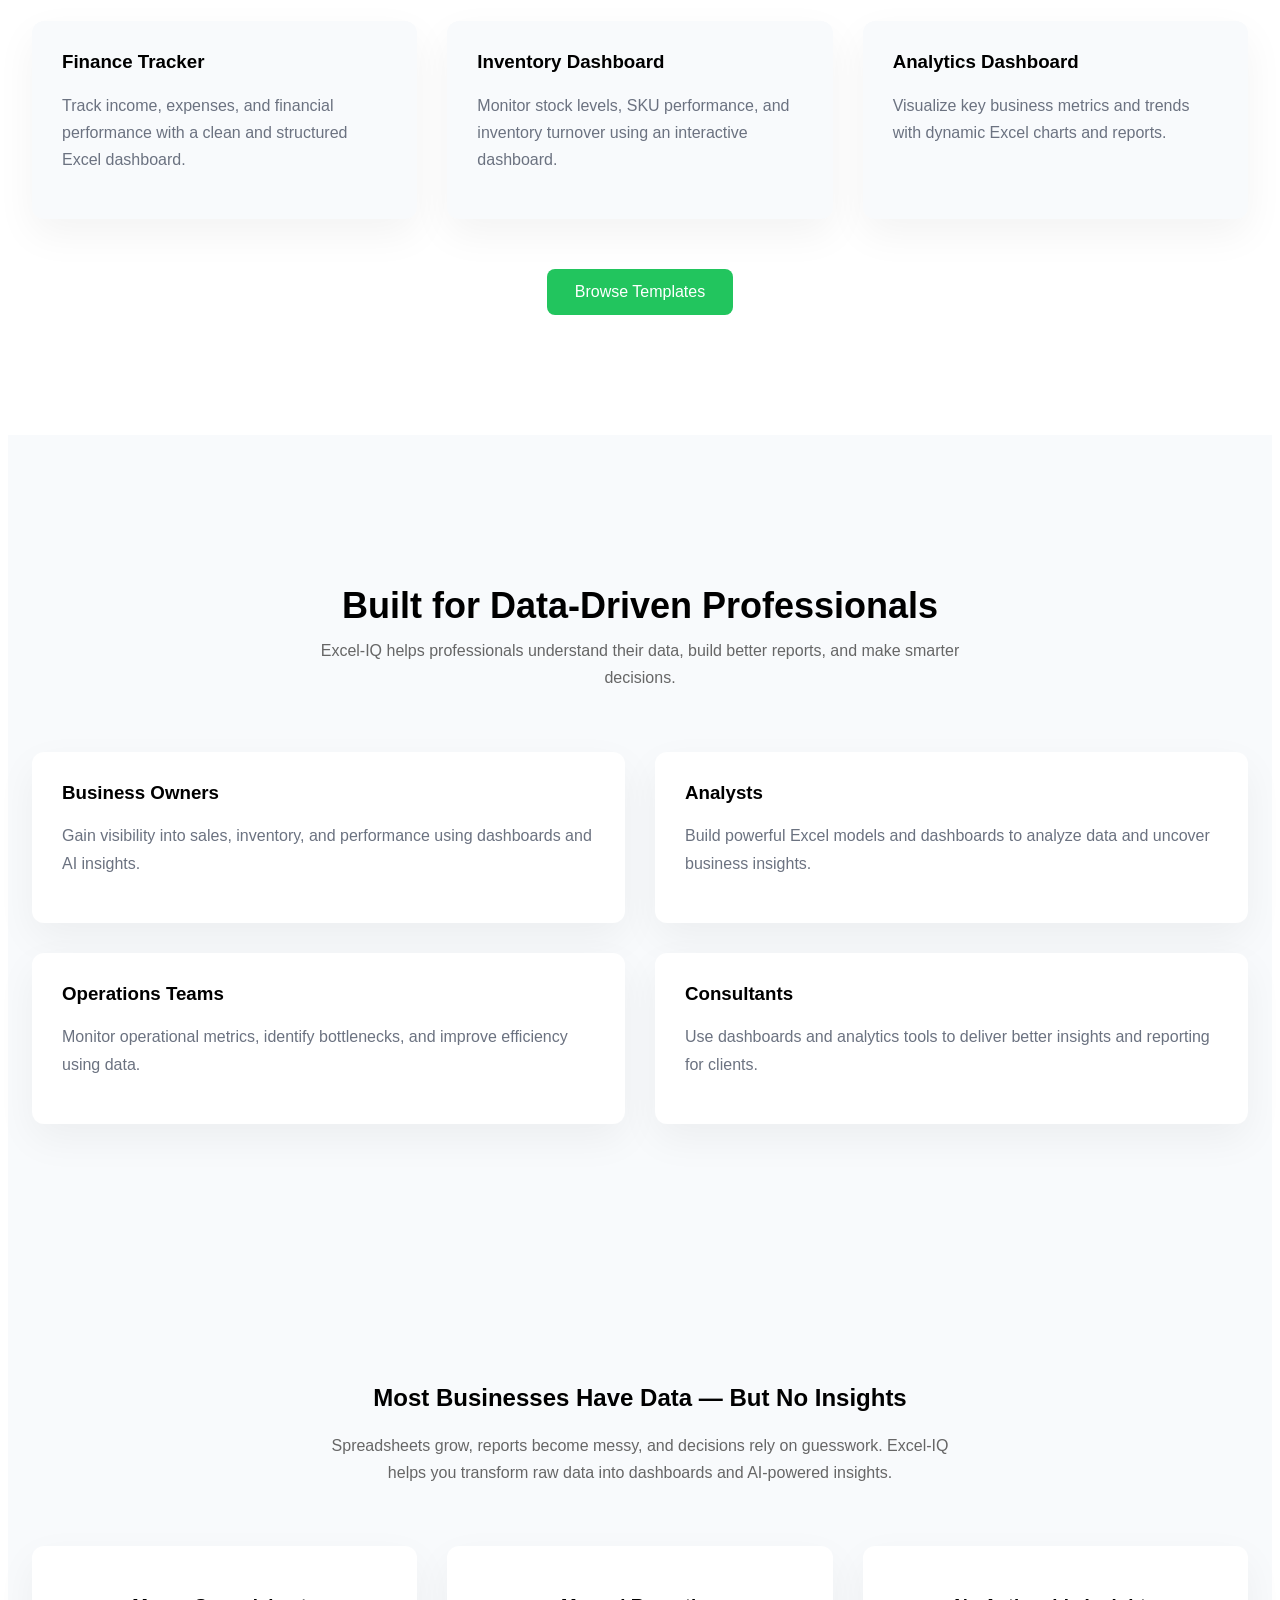
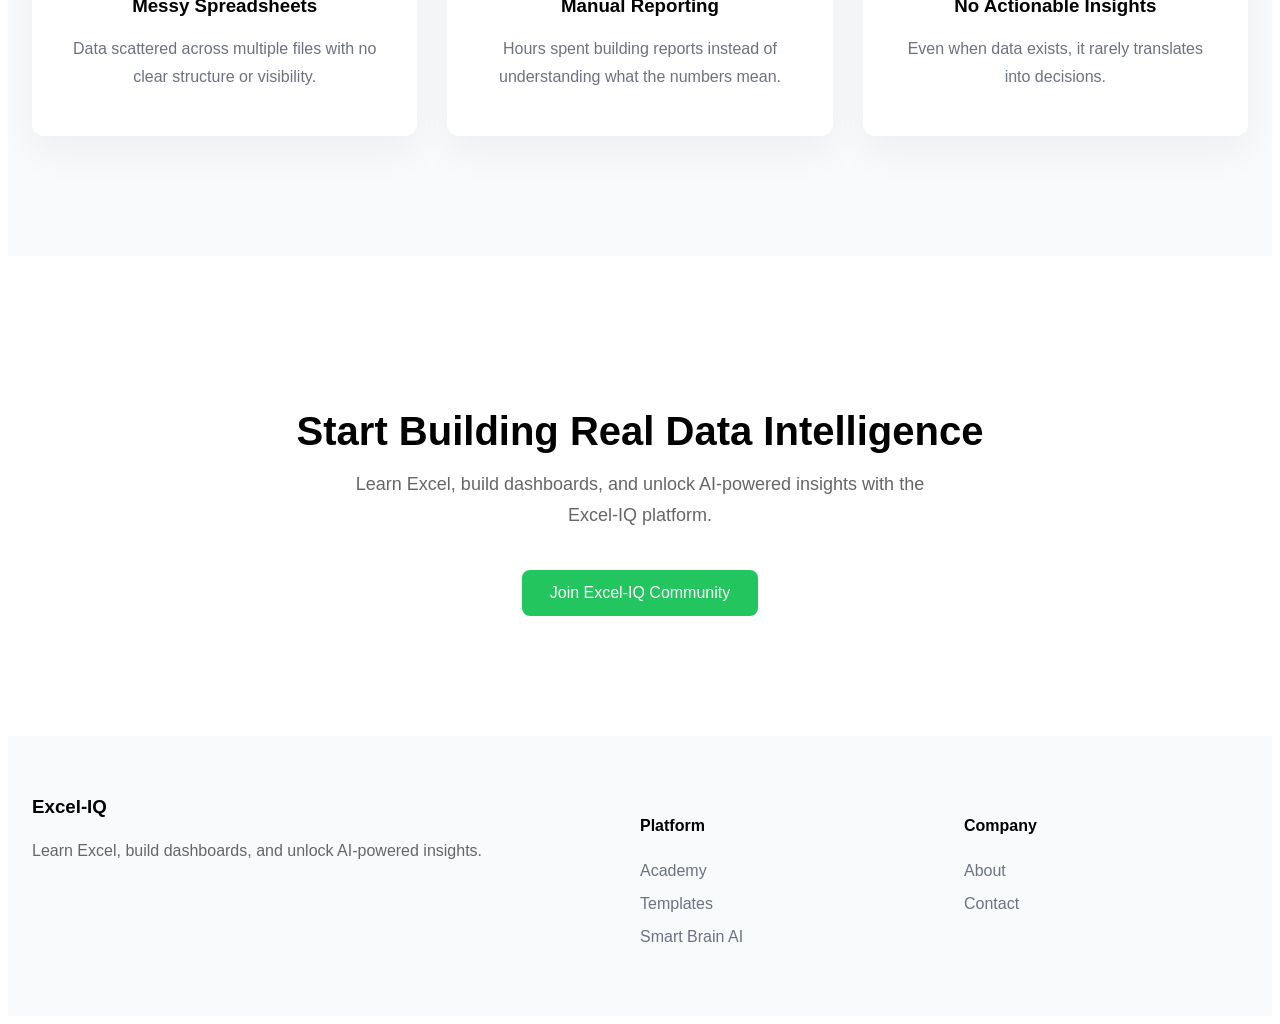
==== commit 13531bbf: "Update index.html" ====
--- a/index.html
+++ b/index.html
@@ -77,7 +77,7 @@
 </div>
 
 <div class="dashboard-wrapper">
-<img src="/images/smartbrain/smartbrain-landing.png"
+<img src="images/smartbrain/smartbrain-landing.PNG"
 class="dashboard-image"
 alt="SmartBrain AI Founder Decision Intelligence Dashboard">
 
